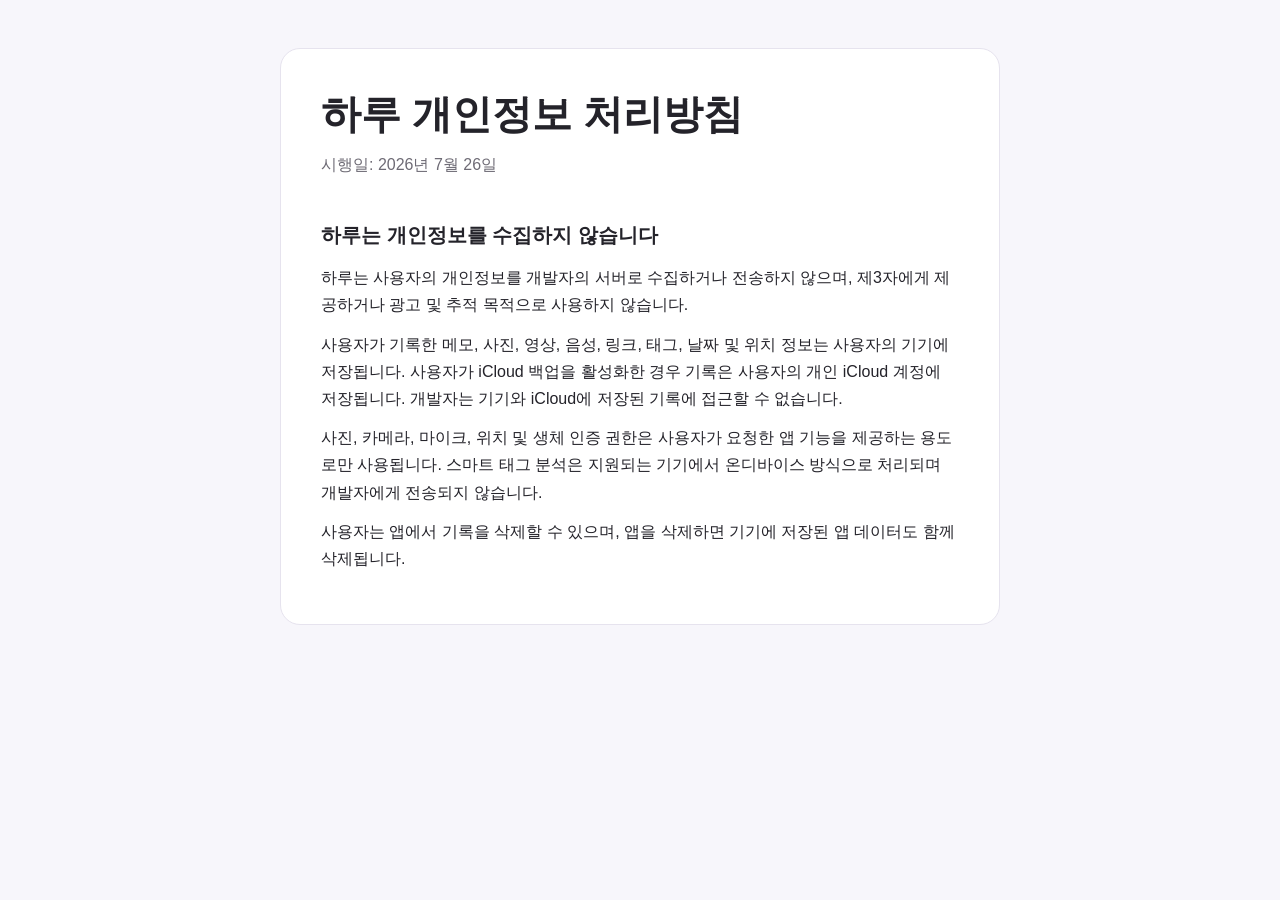
==== index.html @ 964f5a06 "Add Haru privacy policy" ====
<!doctype html>
<html lang="ko">
  <head>
    <meta charset="utf-8" />
    <meta name="viewport" content="width=device-width, initial-scale=1" />
    <meta name="description" content="하루 앱 개인정보 처리방침" />
    <title>하루 개인정보 처리방침</title>
    <style>
      :root {
        color-scheme: light dark;
        font-family: -apple-system, BlinkMacSystemFont, "Apple SD Gothic Neo", "Noto Sans KR", sans-serif;
        line-height: 1.7;
      }

      body {
        margin: 0;
        background: #f7f6fb;
        color: #24232a;
      }

      main {
        box-sizing: border-box;
        width: min(720px, calc(100% - 32px));
        margin: 48px auto;
        padding: 40px;
        border: 1px solid #e6e3ee;
        border-radius: 20px;
        background: #fff;
      }

      h1 {
        margin: 0 0 8px;
        font-size: clamp(1.8rem, 6vw, 2.5rem);
        line-height: 1.25;
      }

      h2 {
        margin: 40px 0 12px;
        font-size: 1.25rem;
      }

      p {
        margin: 12px 0;
      }

      .effective-date {
        color: #6e6b75;
      }

      @media (max-width: 560px) {
        main {
          margin: 16px auto;
          padding: 28px 22px;
          border-radius: 16px;
        }
      }

      @media (prefers-color-scheme: dark) {
        body {
          background: #17161b;
          color: #f1eff6;
        }

        main {
          border-color: #39363f;
          background: #222126;
        }

        .effective-date {
          color: #aaa6b1;
        }
      }
    </style>
  </head>
  <body>
    <main>
      <h1>하루 개인정보 처리방침</h1>
      <p class="effective-date">시행일: 2026년 7월 26일</p>

      <h2>하루는 개인정보를 수집하지 않습니다</h2>
      <p>
        하루는 사용자의 개인정보를 개발자의 서버로 수집하거나 전송하지 않으며,
        제3자에게 제공하거나 광고 및 추적 목적으로 사용하지 않습니다.
      </p>
      <p>
        사용자가 기록한 메모, 사진, 영상, 음성, 링크, 태그, 날짜 및 위치 정보는
        사용자의 기기에 저장됩니다. 사용자가 iCloud 백업을 활성화한 경우 기록은
        사용자의 개인 iCloud 계정에 저장됩니다. 개발자는 기기와 iCloud에 저장된
        기록에 접근할 수 없습니다.
      </p>
      <p>
        사진, 카메라, 마이크, 위치 및 생체 인증 권한은 사용자가 요청한 앱 기능을
        제공하는 용도로만 사용됩니다. 스마트 태그 분석은 지원되는 기기에서
        온디바이스 방식으로 처리되며 개발자에게 전송되지 않습니다.
      </p>
      <p>
        사용자는 앱에서 기록을 삭제할 수 있으며, 앱을 삭제하면 기기에 저장된 앱
        데이터도 함께 삭제됩니다.
      </p>
    </main>
  </body>
</html>
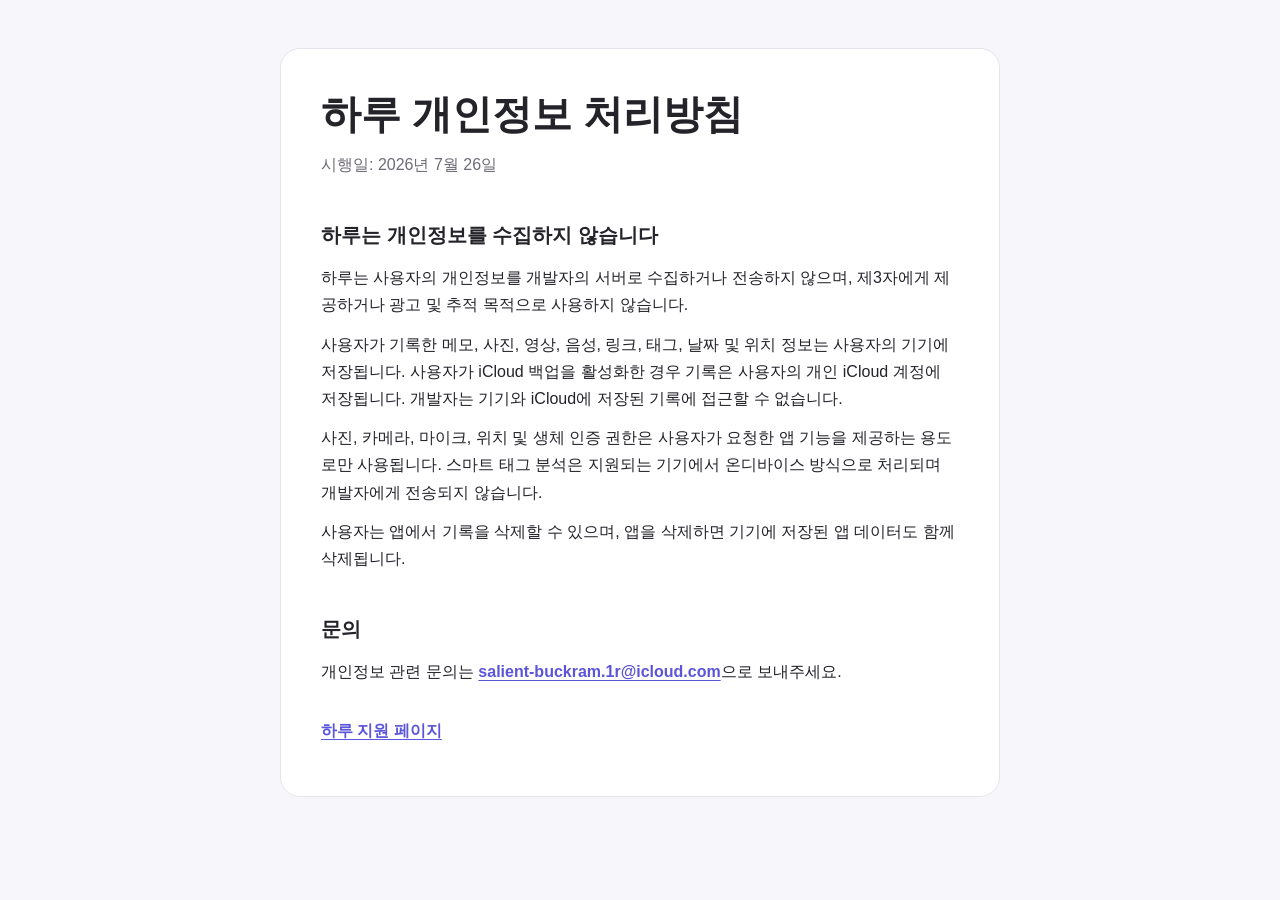
==== commit e496b390: "Add Haru support page" ====
--- a/index.html
+++ b/index.html
@@ -47,6 +47,16 @@
         color: #6e6b75;
       }
 
+      a {
+        color: #5b55d9;
+        font-weight: 650;
+        text-underline-offset: 3px;
+      }
+
+      .support-link {
+        margin-top: 32px;
+      }
+
       @media (max-width: 560px) {
         main {
           margin: 16px auto;
@@ -68,6 +78,10 @@
 
         .effective-date {
           color: #aaa6b1;
+        }
+
+        a {
+          color: #aaa6ff;
         }
       }
     </style>
@@ -97,6 +111,15 @@
         사용자는 앱에서 기록을 삭제할 수 있으며, 앱을 삭제하면 기기에 저장된 앱
         데이터도 함께 삭제됩니다.
       </p>
+
+      <h2>문의</h2>
+      <p>
+        개인정보 관련 문의는
+        <a href="mailto:salient-buckram.1r@icloud.com">salient-buckram.1r@icloud.com</a>으로
+        보내주세요.
+      </p>
+
+      <p class="support-link"><a href="./support/">하루 지원 페이지</a></p>
     </main>
   </body>
 </html>
